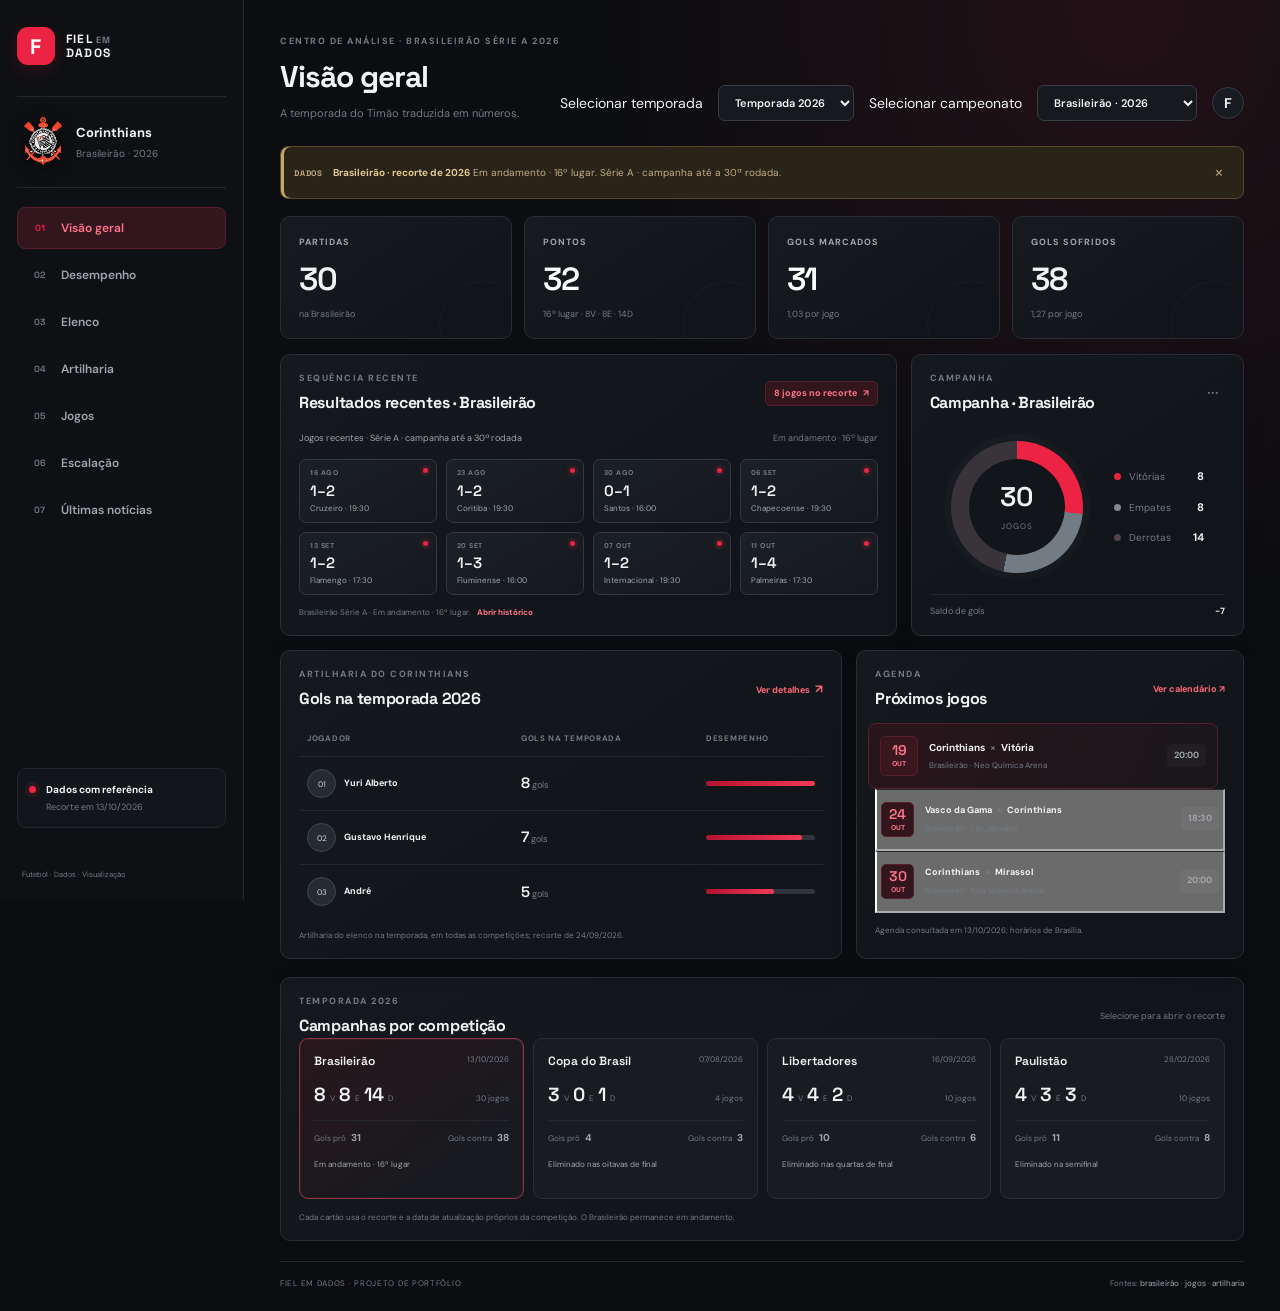
==== index.html @ f1fbcf1c "Organiza e prepara dashboard do Corinthians para publicação" ====
<!doctype html>
<html lang="pt-BR">
  <head>
    <meta charset="utf-8" />
    <meta name="viewport" content="width=device-width, initial-scale=1" />
    <meta
      name="description"
      content="Painel de desempenho do Corinthians — projeto de análise de dados esportivos."
    />
    <meta name="theme-color" content="#0d0f12" />
    <meta property="og:type" content="website" />
    <meta property="og:title" content="Fiel em Dados | Corinthians" />
    <meta
      property="og:description"
      content="Dashboard de futebol com dados documentados, análises de desempenho, elenco, artilharia e calendário do Corinthians."
    />
    <link rel="icon" type="image/png" href="images/corinthians-logo.png" />
    <title>Fiel em Dados | Corinthians</title>
    <link rel="preconnect" href="https://fonts.googleapis.com" />
    <link rel="preconnect" href="https://fonts.gstatic.com" crossorigin />
    <link
      href="https://fonts.googleapis.com/css2?family=DM+Sans:wght@400;500;600;700&family=Space+Grotesk:wght@500;600;700&display=swap"
      rel="stylesheet"
    />
    <link rel="stylesheet" href="styles.css" />
  </head>
  <body>
    <a class="skip-link" href="#inicio">Pular para o conteúdo</a>
    <div class="layout">
      <!-- Eu agrupo aqui a marca, os atalhos e a referência do recorte atual. -->
      <aside class="sidebar">
        <a class="brand" href="#inicio"
          ><span class="brand-mark">F</span
          ><span>FIEL<span class="muted">EM</span><br />DADOS</span></a
        >
        <div class="club">
          <img src="images/corinthians-logo.png" alt="Logo do Corinthians" />
          <div>
            <strong>Corinthians</strong
            ><small id="club-competition">Brasileirão Série A · 2026</small>
          </div>
        </div>
        <nav aria-label="Navegação principal">
          <a class="active" href="index.html" data-nav="overview" aria-current="page"
            ><span>01</span> Visão geral</a
          ><a href="pagina.html?secao=desempenho" data-nav="desempenho"
            ><span>02</span> Desempenho</a
          ><a href="pagina.html?secao=elenco" data-nav="elenco"><span>03</span> Elenco</a
          ><a href="pagina.html?secao=artilharia" data-nav="artilharia"
            ><span>04</span> Artilharia</a
          ><a href="pagina.html?secao=jogos" data-nav="jogos"><span>05</span> Jogos</a
          ><a href="pagina.html?secao=escalacao" data-nav="escalacao"><span>06</span> Escalação</a
          ><a href="pagina.html?secao=noticias" data-nav="noticias"
            ><span>07</span> Últimas notícias</a
          >
        </nav>
        <div class="sidebar-note">
          <span class="live-dot"></span>
          <div>
            <strong>Dados com referência</strong
            ><small id="snapshot-date">Recorte em 13/10/2026</small>
          </div>
        </div>
        <div class="sidebar-foot"><br /><small>Futebol · Dados · Visualização</small></div>
      </aside>
      <main id="inicio">
        <!-- Estes controles mantêm o ano e a competição visíveis no topo. -->
        <header class="topbar">
          <div>
            <div class="eyebrow" id="competition-eyebrow">CENTRO DE ANÁLISE · BRASILEIRÃO 2026</div>
            <h1>Visão geral</h1>
            <p class="header-subtitle">A temporada do Timão traduzida em números.</p>
          </div>
          <div class="top-actions">
            <label class="sr-only" for="season-selector">Selecionar temporada</label
            ><select class="period" id="season-selector" aria-label="Selecionar temporada">
              <option value="2026">Temporada 2026</option>
              <option value="2025">Temporada 2025</option></select
            ><label class="sr-only" for="competition-selector">Selecionar campeonato</label
            ><select
              class="period competition-select"
              id="competition-selector"
              aria-label="Selecionar campeonato"
            >
              <option value="brasileirao">Brasileirão</option>
              <option value="copa-do-brasil">Copa do Brasil</option>
              <option value="libertadores">Libertadores</option>
              <option value="paulistao">Paulistão</option></select
            ><span class="avatar" title="Fiel em Dados">F</span>
          </div>
        </header>
        <div class="notice">
          <span class="notice-label">DADOS</span>
          <div>
            <strong>Dados reais · atualização em 13/10/2026</strong
            ><span>
              Classificação e jogos do Brasileirão; estatísticas individuais com referência de
              24/09.</span
            >
          </div>
          <button aria-label="Fechar aviso" onclick="this.parentElement.remove()">×</button>
        </div>
        <!-- Indicadores principais da competição selecionada. -->
        <section class="metrics" id="overview-metrics" aria-label="Indicadores da temporada">
          <button class="metric" type="button" data-detail="campaign">
            <div class="metric-head">JOGOS</div>
            <div class="metric-value">30</div>
            <div class="metric-foot"><span class="pill neutral">32 PONTOS</span> 16º lugar</div>
          </button>
          <button class="metric" type="button" data-detail="campaign">
            <div class="metric-head">APROVEITAMENTO</div>
            <div class="metric-value">35,6<span class="unit">%</span></div>
            <div class="metric-foot">
              <span class="pill neutral">8V · 8E · 14D</span> aproveitamento
            </div>
          </button>
          <button class="metric" type="button" data-detail="goalsFor">
            <div class="metric-head">GOLS MARCADOS</div>
            <div class="metric-value">31</div>
            <div class="metric-foot"><span class="pill neutral">1,03</span> média por jogo</div>
          </button>
          <button class="metric" type="button" data-detail="goalsAgainst">
            <div class="metric-head">GOLS SOFRIDOS</div>
            <div class="metric-value">38</div>
            <div class="metric-foot"><span class="pill neutral">1,27</span> média por jogo</div>
          </button>
        </section>
        <!-- Eu separo resultados recentes da leitura agregada da campanha. -->
        <section class="grid-main" id="desempenho">
          <article class="panel chart-panel">
            <div class="panel-head">
              <div>
                <div class="eyebrow">SEQUÊNCIA RECENTE</div>
                <h2>Últimos resultados no Brasileirão</h2>
              </div>
              <button class="source-tag" type="button" data-detail="recent">
                8 derrotas seguidas <span>↗</span>
              </button>
            </div>
            <div class="chart-summary">
              <span>Jogos mais recentes · placares finais</span
              ><span>Sequência encerrada em <b>11 out.</b></span>
            </div>
            <div class="recent-results" id="recent-results"></div>
            <div class="data-caption">
              Brasileirão Série A · jogo mais recente: Palmeiras 4 × 1 Corinthians.
              <button class="caption-action" type="button" data-detail="recent">
                Abrir histórico
              </button>
            </div>
          </article>
          <article class="panel result-panel">
            <div class="panel-head">
              <div>
                <div class="eyebrow">CAMPANHA</div>
                <h2>Resultados</h2>
              </div>
              <button
                class="more"
                type="button"
                data-detail="campaign"
                aria-label="Ver detalhes da campanha"
              >
                ···
              </button>
            </div>
            <div class="donut-wrap">
              <div class="donut">
                <div><strong>30</strong><small>JOGOS</small></div>
              </div>
              <div class="result-legend">
                <div><i class="dot win"></i><span>Vitórias</span><b>8</b></div>
                <div><i class="dot draw"></i><span>Empates</span><b>8</b></div>
                <div><i class="dot loss"></i><span>Derrotas</span><b>14</b></div>
              </div>
            </div>
            <div class="result-foot"><span>Saldo de gols</span><b>−7</b></div>
          </article>
        </section>
        <!-- Artilharia e agenda ficam lado a lado em telas maiores. -->
        <section class="grid-bottom">
          <article class="panel players-panel" id="elenco">
            <div class="panel-head">
              <div>
                <div class="eyebrow">ARTILHARIA DO CORINTHIANS</div>
                <h2>Gols na temporada 2026</h2>
              </div>
              <button class="text-link" type="button" data-detail="scorers">
                Ver detalhes <span>↗</span>
              </button>
            </div>
            <div class="table-wrap">
              <table>
                <thead>
                  <tr>
                    <th>JOGADOR</th>
                    <th>GOLS NA TEMPORADA</th>
                    <th>DESEMPENHO</th>
                  </tr>
                </thead>
                <tbody id="scorers"></tbody>
              </table>
            </div>
            <div class="data-caption">
              Gols totais em todas as competições · recorte publicado em 24/09/2026.
            </div>
          </article>
          <article class="panel fixtures-panel" id="jogos">
            <div class="panel-head">
              <div>
                <div class="eyebrow">AGENDA</div>
                <h2>Próximos jogos</h2>
              </div>
              <button class="text-link" type="button" data-detail="fixtures">
                Ver calendário <span>↗</span>
              </button>
            </div>
            <div id="fixtures"></div>
            <div class="data-caption">Agenda consultada em 13/10/2026; horários de Brasília.</div>
          </article>
        </section>

        <!-- Comparação histórica entre competições da temporada ativa. -->
        <section class="panel competition-comparison" aria-labelledby="comparison-title">
          <div class="panel-head">
            <div>
              <div class="eyebrow" id="comparison-season">TEMPORADA 2026</div>
              <h2 id="comparison-title">Campanhas por competição</h2>
            </div>
            <span class="comparison-hint">Selecione para abrir o recorte</span>
          </div>
          <div
            class="comparison-grid"
            id="competition-comparison"
            role="group"
            aria-label="Comparar campanhas do Corinthians"
          ></div>
          <p class="comparison-footnote" id="comparison-footnote">
            Cada cartão usa o recorte e a data de atualização próprios da competição.
          </p>
        </section>

        <!-- Detalhes contextuais abrem sem tirar a pessoa do dashboard. -->
        <dialog class="detail-dialog" id="detail-dialog" aria-labelledby="detail-title">
          <div class="dialog-shell">
            <header class="dialog-head">
              <div>
                <div class="eyebrow" id="detail-kicker">FIEL EM DADOS · DETALHES</div>
                <h2 id="detail-title">Detalhes</h2>
              </div>
              <button
                class="dialog-close"
                type="button"
                data-close-dialog
                aria-label="Fechar janela"
              >
                ×
              </button>
            </header>
            <div class="dialog-content" id="detail-content"></div>
            <footer class="dialog-foot">
              <span id="detail-source"></span><span>ESC <kbd>Esc</kbd> para fechar</span>
            </footer>
          </div>
        </dialog>
        <footer>
          <span>FIEL EM DADOS <i>·</i> PROJETO DE PORTFÓLIO</span
          ><span
            >Fontes:
            <a
              href="https://classificacaogeral.com.br/analises-e-estatisticas/brasileirao/2026"
              target="_blank"
              rel="noreferrer"
              >classificação</a
            >
            ·
            <a href="https://agendaec.com.br/time/corinthians/" target="_blank" rel="noreferrer"
              >agenda</a
            >
            ·
            <a
              href="https://ge.globo.com/futebol/times/corinthians/noticia/2026/09/24/zagueiro-vice-artilheiro-e-memphis-em-baixa-marcas-expoem-problema-ofensivo-do-corinthians.ghtml"
              target="_blank"
              rel="noreferrer"
              >artilharia</a
            ></span
          >
        </footer>
      </main>
    </div>
    <script src="data.js"></script>
    <script src="competitions.js"></script>
    <script src="renderers.js"></script>
    <script src="details.js"></script>
    <script src="script.js"></script>
  </body>
</html>
---- styles.css ----
.skip-link {
  position: fixed;
  z-index: 20;
  top: 10px;
  left: 10px;
  transform: translateY(-160%);
  padding: 10px 14px;
  border: 1px solid var(--red);
  border-radius: 7px;
  background: var(--surface);
  color: var(--text);
  font-size: 12px;
  text-decoration: none;
}
.skip-link:focus {
  transform: translateY(0);
}

:root {
  color-scheme: dark;
  --bg: #0b0d10;
  --surface: #121519;
  --surface-raised: #181c21;
  --surface-hover: #20252b;
  --border: #292e35;
  --border-soft: #22272d;
  --text: #f2f3f4;
  --text-secondary: #a0a6ae;
  --text-muted: #737b85;
  --red: #ed2344;
  --red-soft: #32151d;
  --green: #54c68a;
  --green-soft: #152a21;
  --gold: #c5a76b;
  --gold-soft: #292318;
  --font-body: "DM Sans", sans-serif;
  --font-display: "Space Grotesk", sans-serif;
  font-family: var(--font-body);
  font-synthesis: none;
  text-rendering: optimizeLegibility;
  -webkit-font-smoothing: antialiased;
}

* {
  box-sizing: border-box;
}
html {
  scroll-behavior: smooth;
}
body {
  margin: 0;
  min-width: 320px;
  background: var(--bg);
  color: var(--text);
  font: 14px/1.5 var(--font-body);
}
button,
a {
  font: inherit;
}
a {
  color: inherit;
}
.layout {
  min-height: 100vh;
}

/* Navegação lateral */
.sidebar {
  position: fixed;
  z-index: 2;
  inset: 0 auto 0 0;
  display: flex;
  flex-direction: column;
  width: 244px;
  padding: 27px 17px 20px;
  background: #0e1013;
  border-right: 1px solid var(--border-soft);
}
.brand {
  display: flex;
  align-items: center;
  gap: 11px;
  color: var(--text);
  text-decoration: none;
  font: 700 12px/1.18 var(--font-display);
  letter-spacing: 1.2px;
}
.brand-mark {
  display: grid;
  width: 38px;
  height: 38px;
  place-items: center;
  border-radius: 11px;
  background: var(--red);
  color: #fff;
  font: 700 21px var(--font-display);
  box-shadow: 0 5px 18px #ed234426;
}
.brand .muted {
  margin: 0 2px;
  color: var(--text-muted);
  font-size: 9px;
}
.club {
  display: flex;
  align-items: center;
  gap: 11px;
  margin: 31px 0 19px;
  padding: 18px 4px;
  border-top: 1px solid var(--border-soft);
  border-bottom: 1px solid var(--border-soft);
}
.club img {
  width: 44px;
  height: 54px;
  flex: 0 0 auto;
  object-fit: contain;
  filter: drop-shadow(0 4px 8px #0008);
}
.club strong,
.club small,
.sidebar-note strong,
.sidebar-note small {
  display: block;
}
.club strong {
  font-size: 13px;
}
.club small {
  margin-top: 4px;
  color: var(--text-muted);
  font-size: 10px;
}
.sidebar nav {
  display: grid;
  gap: 5px;
}
.sidebar nav a {
  display: flex;
  align-items: center;
  gap: 12px;
  padding: 11px 13px;
  border: 1px solid transparent;
  border-radius: 8px;
  color: var(--text-secondary);
  text-decoration: none;
  font-size: 12px;
  font-weight: 600;
  transition:
    background 0.18s,
    color 0.18s,
    border-color 0.18s;
}
.sidebar nav a:hover {
  background: var(--surface);
  color: var(--text);
}
.sidebar nav a span {
  width: 18px;
  color: var(--text-muted);
  font: 600 9px var(--font-display);
  letter-spacing: 0.3px;
  text-align: center;
}
.sidebar nav a.active {
  border-color: #55202a;
  background: var(--red-soft);
  color: #ff7589;
}
.sidebar nav a.active span {
  color: var(--red);
}
.sidebar-note {
  display: flex;
  align-items: flex-start;
  gap: 10px;
  margin-top: auto;
  padding: 13px 11px;
  border: 1px solid var(--border-soft);
  border-radius: 9px;
  background: var(--surface);
}
.sidebar-note strong {
  font-size: 10px;
}
.sidebar-note small {
  margin-top: 4px;
  color: var(--text-muted);
  font-size: 9px;
}
.live-dot {
  width: 7px;
  height: 7px;
  margin-top: 4px;
  border-radius: 50%;
  background: var(--red);
  box-shadow: 0 0 0 4px #ed23441c;
}
.sidebar-foot {
  margin: 22px 5px 0;
  color: var(--text-secondary);
  font-size: 9px;
  font-weight: 700;
  letter-spacing: 1px;
}
.sidebar-foot small {
  display: block;
  margin-top: 5px;
  color: var(--text-muted);
  font-weight: 400;
  letter-spacing: 0;
}

/* Cabeçalho e conteúdo */
main {
  max-width: 1550px;
  margin-left: 244px;
  padding: 31px 36px 22px;
}
.topbar {
  display: flex;
  align-items: center;
  justify-content: space-between;
  margin-bottom: 22px;
}
.eyebrow {
  color: var(--text-muted);
  font-size: 9px;
  font-weight: 700;
  letter-spacing: 1.5px;
}
h1,
h2 {
  margin: 5px 0 0;
  font-family: var(--font-display);
}
h1 {
  font-size: 27px;
  letter-spacing: -1px;
}
h2 {
  font-size: 15px;
  letter-spacing: -0.3px;
}
.top-actions {
  display: flex;
  align-items: center;
  gap: 15px;
}
.top-actions > .period:not(.competition-select) {
  min-width: 135px;
  cursor: pointer;
}
.period {
  padding: 9px 12px;
  border: 1px solid var(--border);
  border-radius: 7px;
  background: var(--surface);
  color: var(--text-secondary);
  font-size: 11px;
  font-weight: 600;
}
.period span {
  margin-left: 12px;
  color: var(--text-muted);
}
.competition-select {
  min-width: 150px;
  cursor: pointer;
  font-family: var(--font-body);
}
.competition-select:focus-visible {
  outline: 2px solid #ff7589;
  outline-offset: 2px;
}
.competition-select option {
  background: #181c21;
  color: var(--text);
}
.avatar {
  width: 32px;
  height: 32px;
  border: 1px solid #343a42;
  border-radius: 50%;
  background: var(--surface-raised);
  color: var(--text);
  font-weight: 700;
}
.notice {
  display: flex;
  align-items: center;
  gap: 10px;
  margin-bottom: 17px;
  padding: 11px 13px;
  border: 1px solid #59472b;
  border-radius: 8px;
  background: var(--gold-soft);
  color: #c3ae84;
  font-size: 10px;
}
.notice .notice-label {
  flex: 0 0 auto;
  font: 700 8px var(--font-display);
  letter-spacing: 0.8px;
}
.notice strong {
  color: #e2c993;
}
.notice button {
  margin-left: auto;
  border: 0;
  background: none;
  color: #b09a70;
  font-size: 18px;
  cursor: pointer;
}

/* Cartões de indicadores */
.metrics {
  display: grid;
  grid-template-columns: repeat(4, minmax(0, 1fr));
  gap: 13px;
  margin-bottom: 15px;
}
.metric,
.panel {
  border: 1px solid var(--border);
  border-radius: 10px;
  background: var(--surface);
}
.metric {
  min-height: 115px;
  padding: 16px 17px 14px;
  transition:
    border-color 0.18s,
    transform 0.18s;
}
.metric:hover {
  transform: translateY(-2px);
  border-color: #424953;
}
.metric-head {
  display: flex;
  justify-content: space-between;
  color: var(--text-secondary);
  font-size: 9px;
  font-weight: 700;
  letter-spacing: 1px;
}
.metric-value {
  margin: 9px 0;
  font: 600 30px var(--font-display);
  letter-spacing: -1px;
}
.unit {
  margin-left: 2px;
  font-size: 18px;
}
.metric-foot {
  color: var(--text-muted);
  font-size: 9px;
}
.pill {
  margin-right: 4px;
  padding: 3px 5px;
  border-radius: 4px;
  font-size: 8px;
  font-weight: 700;
}
.pill.positive {
  background: var(--green-soft);
  color: var(--green);
}
.pill.neutral {
  background: var(--surface-hover);
  color: var(--text-secondary);
}

/* Gráficos e painéis */
.grid-main {
  display: grid;
  grid-template-columns: minmax(0, 1.85fr) minmax(260px, 1fr);
  gap: 14px;
  margin-bottom: 14px;
}
.panel {
  padding: 17px 18px;
}
.chart-panel,
.result-panel {
  min-height: 274px;
}
.panel-head {
  display: flex;
  align-items: flex-start;
  justify-content: space-between;
}
.legend {
  display: flex;
  gap: 13px;
  margin-top: 9px;
  color: var(--text-muted);
  font-size: 9px;
}
.legend span {
  display: flex;
  align-items: center;
  gap: 5px;
}
.dot {
  display: inline-block;
  width: 7px;
  height: 7px;
  border-radius: 50%;
}
.win {
  background: var(--red);
}
.draw {
  background: #818890;
}
.loss {
  background: #51434a;
}
.chart-summary {
  display: flex;
  align-items: center;
  justify-content: space-between;
  margin-top: 14px;
}
.chart-summary strong {
  font: 600 20px var(--font-display);
}
.chart-summary small {
  color: var(--text-muted);
  font: 10px var(--font-body);
}
.chart-summary > span {
  color: var(--text-muted);
  font-size: 9px;
}
.up {
  margin-left: 6px;
  color: var(--green);
}
.chart {
  display: flex;
  height: 148px;
  margin-top: 8px;
}
.y-labels {
  display: flex;
  flex-direction: column;
  justify-content: space-between;
  padding: 0 9px 20px 0;
  color: var(--text-muted);
  font-size: 8px;
}
.plot {
  position: relative;
  flex: 1;
}
.gridlines {
  position: absolute;
  inset: 0 0 20px;
  display: flex;
  flex-direction: column;
  justify-content: space-between;
}
.gridlines i {
  border-top: 1px dashed #292e35;
}
.plot svg {
  position: absolute;
  inset: 2px 0 20px;
  width: 100%;
  height: calc(100% - 22px);
  overflow: visible;
}
.plot svg path[fill="url(#fade)"] {
  fill: url(#fade);
}
.plot svg path[stroke="#db1534"] {
  stroke: var(--red);
}
.x-labels {
  position: absolute;
  right: 0;
  bottom: 0;
  left: 0;
  display: flex;
  justify-content: space-between;
  color: var(--text-muted);
  font-size: 8px;
}
.more {
  border: 0;
  background: none;
  color: var(--text-muted);
  font-size: 18px;
}
.donut-wrap {
  display: flex;
  align-items: center;
  justify-content: center;
  gap: 27px;
  padding: 19px 0 13px;
}
.donut {
  position: relative;
  display: grid;
  width: 120px;
  height: 120px;
  place-items: center;
  border-radius: 50%;
  background: conic-gradient(var(--red) 0 58.3%, #737b85 58.3% 79.1%, #39343a 79.1% 100%);
}
.donut::before {
  position: absolute;
  width: 85px;
  height: 85px;
  border-radius: 50%;
  background: var(--surface);
  content: "";
}
.donut div {
  z-index: 1;
  text-align: center;
}
.donut strong {
  display: block;
  font: 600 24px var(--font-display);
}
.donut small {
  color: var(--text-muted);
  font-size: 8px;
  letter-spacing: 1px;
}
.result-legend {
  display: grid;
  min-width: 90px;
  gap: 12px;
}
.result-legend div {
  display: grid;
  grid-template-columns: 9px 1fr auto;
  align-items: center;
  gap: 6px;
  color: var(--text-muted);
  font-size: 9px;
}
.result-legend b {
  color: var(--text);
  font-size: 10px;
}
.result-foot {
  display: flex;
  justify-content: space-between;
  padding-top: 10px;
  border-top: 1px solid var(--border-soft);
  color: var(--text-muted);
  font-size: 9px;
}
.result-foot b {
  color: var(--text);
}

/* Elenco e calendário */
.grid-bottom {
  display: grid;
  grid-template-columns: minmax(0, 1.45fr) minmax(300px, 1fr);
  gap: 14px;
}
.players-panel,
.fixtures-panel {
  min-height: 220px;
}
.text-link {
  color: #ff667c;
  text-decoration: none;
  font-size: 9px;
  font-weight: 700;
}
.text-link span {
  margin-left: 3px;
  font-size: 12px;
}
.table-wrap {
  overflow-x: auto;
  margin-top: 19px;
}
table {
  width: 100%;
  border-collapse: collapse;
  white-space: nowrap;
}
th {
  padding: 0 8px 10px;
  color: var(--text-muted);
  text-align: left;
  font-size: 8px;
  letter-spacing: 0.7px;
}
td {
  padding: 10px 8px;
  border-top: 1px solid var(--border-soft);
  color: var(--text-secondary);
  font-size: 9px;
}
td:first-child {
  display: flex;
  align-items: center;
  gap: 7px;
  color: var(--text);
}
.player-avatar {
  display: grid;
  width: 25px;
  height: 25px;
  place-items: center;
  border: 1px solid #3a4048;
  border-radius: 50%;
  background: var(--surface-hover);
  color: var(--text-secondary);
  font-size: 8px;
}
.rating {
  padding: 4px 6px;
  border-radius: 4px;
  background: var(--green-soft);
  color: var(--green);
  font-weight: 700;
}
.data-caption {
  margin-top: 11px;
  color: var(--text-muted);
  font-size: 8px;
}
.fixture {
  display: flex;
  align-items: center;
  gap: 11px;
  padding: 11px 0;
  border-top: 1px solid var(--border-soft);
}
.fixture:first-of-type {
  margin-top: 13px;
}
.date {
  display: flex;
  width: 33px;
  height: 35px;
  flex-direction: column;
  align-items: center;
  justify-content: center;
  border: 1px solid #55202a;
  border-radius: 5px;
  background: var(--red-soft);
  color: #ff7589;
}
.date b {
  font: 600 14px var(--font-display);
}
.date span {
  font-size: 7px;
  font-weight: 700;
}
.fixture-info {
  flex: 1;
}
.fixture-info b,
.fixture-info small {
  display: block;
}
.fixture-info b {
  font-size: 9px;
}
.fixture-info b span {
  margin: 0 3px;
  color: var(--text-muted);
}
.fixture-info small {
  margin-top: 4px;
  color: var(--text-muted);
  font-size: 8px;
}
.fixture-time {
  color: var(--text-secondary);
  font-size: 9px;
  font-weight: 700;
}
footer {
  display: flex;
  justify-content: space-between;
  margin-top: 20px;
  color: var(--text-muted);
  font-size: 8px;
  letter-spacing: 0.7px;
}
footer i {
  color: var(--red);
  font-style: normal;
}
footer span + span {
  letter-spacing: 0;
}

/* Eu reduzo a largura dos painéis antes de empilhar o conteúdo. */
@media (max-width: 1100px) {
  .sidebar {
    width: 205px;
  }
  main {
    margin-left: 205px;
    padding: 25px 22px;
  }
  .grid-bottom {
    grid-template-columns: 1fr;
  }
  .grid-main {
    grid-template-columns: 1.5fr 1fr;
  }
  .donut-wrap {
    gap: 15px;
  }
}
/* No celular, a navegação vira uma faixa e os cartões ocupam uma coluna. */
@media (max-width: 760px) {
  .sidebar {
    position: static;
    display: flex;
    width: auto;
    height: auto;
    flex-direction: row;
    align-items: center;
    justify-content: space-between;
    padding: 13px 16px;
    border-right: 0;
    border-bottom: 1px solid var(--border-soft);
  }
  .brand-mark {
    width: 32px;
    height: 32px;
  }
  .club,
  .sidebar-note,
  .sidebar-foot {
    display: none;
  }
  .sidebar nav {
    display: flex;
    gap: 2px;
  }
  .sidebar nav a {
    padding: 8px;
    font-size: 0;
  }
  .sidebar nav a span {
    color: inherit;
    font-size: 9px;
  }
  main {
    margin: 0;
    padding: 22px 15px;
  }
  .topbar {
    align-items: flex-start;
    flex-wrap: wrap;
    gap: 12px;
    margin-bottom: 17px;
  }
  .top-actions {
    flex-wrap: wrap;
    gap: 8px;
    margin-left: auto;
  }
  .metrics {
    grid-template-columns: repeat(2, minmax(0, 1fr));
    gap: 9px;
  }
  .metric {
    min-height: 105px;
    padding: 13px;
  }
  .grid-main,
  .grid-bottom {
    grid-template-columns: 1fr;
  }
  .chart-panel {
    min-height: 260px;
  }
  .result-panel {
    min-height: 225px;
  }
  .panel {
    padding: 15px;
  }
  .period {
    padding: 8px;
    font-size: 9px;
  }
  .avatar {
    width: 29px;
    height: 29px;
  }
  h1 {
    font-size: 23px;
  }
  .notice {
    align-items: flex-start;
  }
  .notice span + div {
    line-height: 1.5;
  }
  .players-panel {
    min-width: 0;
  }
  .legend {
    gap: 8px;
  }
  .legend span {
    font-size: 8px;
  }
  .donut-wrap {
    gap: 35px;
  }
}
/* Ajustes finais para aparelhos estreitos. */
@media (max-width: 390px) {
  .sidebar {
    padding-inline: 11px;
  }
  .brand {
    gap: 7px;
    font-size: 10px;
  }
  .sidebar nav {
    gap: 0;
  }
  .sidebar nav a {
    padding: 7px;
  }
  .top-actions {
    gap: 8px;
  }
  .competition-select {
    min-width: 120px;
    max-width: 145px;
  }
  .top-actions > .period:not(.competition-select) {
    min-width: 112px;
    max-width: 120px;
    padding-inline: 7px;
  }
  .top-actions .avatar {
    display: none;
  }
  .legend {
    gap: 6px;
  }
}

/* Dados reais do recorte atual */
.source-tag {
  padding: 5px 8px;
  border: 1px solid #55202a;
  border-radius: 5px;
  background: var(--red-soft);
  color: #ff7589;
  font-size: 9px;
  font-weight: 700;
}
.recent-results {
  display: grid;
  grid-template-columns: repeat(4, minmax(0, 1fr));
  gap: 8px;
  margin-top: 14px;
}
.recent-match {
  position: relative;
  display: flex;
  min-height: 55px;
  flex-direction: column;
  justify-content: center;
  gap: 2px;
  padding: 7px 9px;
  overflow: hidden;
  border: 1px solid var(--border-soft);
  border-radius: 7px;
  background: var(--surface-raised);
}
.match-date {
  color: var(--text-muted);
  font-size: 7px;
  font-weight: 700;
  letter-spacing: 0.5px;
}
.recent-match strong {
  color: var(--text);
  font: 600 13px var(--font-display);
}
.match-opponent {
  overflow: hidden;
  color: var(--text-secondary);
  font-size: 8px;
  text-overflow: ellipsis;
  white-space: nowrap;
}
.loss-marker {
  position: absolute;
  top: 8px;
  right: 8px;
  width: 5px;
  height: 5px;
  border-radius: 50%;
  background: var(--red);
}
.win-marker,
.draw-marker {
  position: absolute;
  top: 8px;
  right: 8px;
  width: 5px;
  height: 5px;
  border-radius: 50%;
}
.win-marker {
  background: var(--green);
}
.draw-marker {
  background: #aab0b7;
}
.win-marker {
  box-shadow: 0 0 0 3px #54c68a1e;
}
.draw-marker {
  box-shadow: 0 0 0 3px #aab0b71e;
}
footer a {
  color: var(--text-secondary);
  text-decoration: none;
}
footer a:hover {
  color: #ff7589;
}
@media (max-width: 760px) {
  .recent-results {
    grid-template-columns: repeat(4, minmax(0, 1fr));
    gap: 6px;
  }
  .recent-match {
    padding: 6px;
  }
}
@media (max-width: 390px) {
  .recent-results {
    grid-template-columns: repeat(2, minmax(0, 1fr));
  }
  .chart-summary {
    align-items: flex-start;
    gap: 8px;
    flex-direction: column;
  }
}

/* Acabamento visual: mais profundidade, hierarquia e foco nos dados */
body {
  background: radial-gradient(ellipse at 88% 0%, #231117 0, transparent 34rem), var(--bg);
}
main {
  padding-top: 35px;
}
.topbar {
  align-items: flex-end;
  margin-bottom: 25px;
}
.header-subtitle {
  margin: 6px 0 0;
  color: var(--text-muted);
  font-size: 11px;
}
h1 {
  font-size: 30px;
}
.period {
  border-color: #383d45;
  background: #16191e;
  color: var(--text);
}
.notice {
  box-shadow: inset 3px 0 0 var(--gold);
}
.metrics {
  gap: 12px;
}
.metric {
  position: relative;
  overflow: hidden;
  min-height: 123px;
  padding: 17px 18px 15px;
  background: linear-gradient(145deg, #171a1f, #111418 80%);
}
.metric::after {
  position: absolute;
  right: -16px;
  bottom: -31px;
  width: 86px;
  height: 86px;
  border: 1px solid #ffffff08;
  border-radius: 50%;
  content: "";
}
.metric:nth-child(2) .metric-value,
.metric:nth-child(3) .metric-value {
  color: #fff;
}
.metric-value {
  font-size: 32px;
}
.panel {
  background: linear-gradient(145deg, #15191e, #111418 75%);
  box-shadow: 0 8px 24px #00000016;
}
.panel-head {
  align-items: center;
}
.panel-head h2 {
  font-size: 16px;
}
.chart-panel,
.result-panel {
  min-height: 278px;
}
.chart-summary {
  margin-top: 17px;
}
.chart-summary > span:first-child {
  color: var(--text-secondary);
}
.chart-summary b {
  color: var(--text);
}
.recent-results {
  gap: 9px;
}
.recent-match {
  min-height: 61px;
  padding: 8px 10px;
  border-color: #323840;
  background: linear-gradient(150deg, #1b2026, #15191e);
  transition:
    transform 0.16s ease,
    border-color 0.16s ease,
    background 0.16s ease;
}
.recent-match:hover {
  transform: translateY(-2px);
  border-color: #803040;
  background: #21171c;
}
.recent-match strong {
  font-size: 15px;
}
.loss-marker {
  box-shadow: 0 0 0 3px #ed23441e;
}
.result-panel {
  display: flex;
  flex-direction: column;
}
.donut-wrap {
  flex: 1;
  gap: 31px;
}
.donut {
  width: 132px;
  height: 132px;
  box-shadow: 0 0 0 7px #ffffff04;
}
.donut::before {
  width: 96px;
  height: 96px;
}
.donut strong {
  font-size: 27px;
}
.result-legend {
  gap: 14px;
}
.result-legend div {
  font-size: 10px;
}
.result-legend b {
  font-size: 11px;
}
.players-panel,
.fixtures-panel {
  min-height: 232px;
}
.table-wrap {
  margin-top: 21px;
}
th {
  padding-bottom: 12px;
}
td {
  padding-block: 12px;
}
.player-avatar {
  width: 29px;
  height: 29px;
  border-color: #414750;
  background: #252b32;
  color: #d1d5da;
}
.scorer-total {
  color: var(--text);
  font: 600 15px var(--font-display);
}
.scorer-total small {
  color: var(--text-muted);
  font: 9px var(--font-body);
}
.scorer-track {
  display: block;
  width: min(110px, 100%);
  height: 5px;
  overflow: hidden;
  border-radius: 99px;
  background: #30353c;
}
.scorer-track i {
  display: block;
  height: 100%;
  border-radius: inherit;
  background: linear-gradient(90deg, #b41230, #f33958);
}
.fixture {
  padding: 12px 4px;
  transition: background 0.16s ease;
}
.fixture:hover {
  background: #ffffff04;
}
.fixture.featured {
  margin: 12px -7px 0;
  padding: 12px 11px;
  border: 1px solid #55202a;
  border-radius: 8px;
  background: linear-gradient(110deg, #29151b, #19171b);
}
.fixture.featured .date {
  width: 38px;
  height: 40px;
  background: #3a171f;
}
.fixture.featured .fixture-info b {
  font-size: 10px;
}
.fixture-time {
  padding: 5px 7px;
  border-radius: 5px;
  background: #ffffff08;
}
footer {
  gap: 16px;
  padding-top: 15px;
  border-top: 1px solid var(--border-soft);
}
@media (max-width: 760px) {
  main {
    padding-top: 21px;
  }
  .topbar {
    align-items: flex-start;
    margin-bottom: 18px;
  }
  h1 {
    font-size: 25px;
  }
  .header-subtitle {
    max-width: 230px;
    font-size: 10px;
  }
  .metric {
    min-height: 111px;
    padding: 13px;
  }
  .metric-value {
    font-size: 29px;
  }
  .panel-head h2 {
    font-size: 15px;
  }
  .chart-panel,
  .result-panel {
    min-height: 0;
  }
  .chart-panel {
    padding-bottom: 17px;
  }
  .donut-wrap {
    padding: 20px 0 17px;
  }
  .fixture.featured {
    margin-top: 10px;
  }
  footer {
    align-items: flex-start;
    flex-direction: column;
    gap: 7px;
  }
}

/* Navegação e interações */
.metric,
.recent-match,
.fixture,
.text-link,
.period,
.source-tag,
.more,
.scorer-name,
.dialog-close,
.caption-action {
  font-family: inherit;
  cursor: pointer;
}
.metric {
  width: 100%;
  color: var(--text);
  text-align: left;
}
.metric:focus-visible,
.recent-match:focus-visible,
.fixture:focus-visible,
.text-link:focus-visible,
.period:focus-visible,
.source-tag:focus-visible,
.more:focus-visible,
.scorer-name:focus-visible,
.dialog-close:focus-visible,
.caption-action:focus-visible,
.sidebar nav a:focus-visible {
  outline: 2px solid #ff7589;
  outline-offset: 3px;
}
.period {
  cursor: pointer;
}
.source-tag {
  display: inline-flex;
  align-items: center;
  gap: 6px;
}
.more,
.text-link,
.caption-action {
  border: 0;
  background: transparent;
}
.text-link {
  padding: 3px 0;
}
.caption-action {
  padding: 0 0 0 4px;
  color: #ff7589;
  font-size: inherit;
  font-weight: 700;
}
.recent-match {
  width: 100%;
  color: var(--text);
  font-family: inherit;
  text-align: left;
}
.fixture {
  width: 100%;
  color: var(--text);
  font-family: inherit;
  text-align: left;
}
.scorer-name {
  display: inline-flex;
  align-items: center;
  gap: 8px;
  padding: 0;
  border: 0;
  background: transparent;
  color: var(--text);
  text-align: left;
}
.scorer-name b {
  font-size: 9px;
}

/* Janela de detalhes */
.detail-dialog {
  width: min(680px, calc(100vw - 28px));
  max-width: 680px;
  max-height: min(82vh, 780px);
  padding: 0;
  overflow: hidden;
  border: 1px solid #3a414a;
  border-radius: 14px;
  background: #111418;
  color: var(--text);
  box-shadow: 0 28px 100px #000b;
}
.detail-dialog::backdrop {
  background: #050607c9;
  backdrop-filter: blur(5px);
}
.dialog-shell {
  display: flex;
  max-height: min(82vh, 780px);
  flex-direction: column;
}
.dialog-head {
  display: flex;
  flex: 0 0 auto;
  align-items: center;
  justify-content: space-between;
  padding: 21px 24px 17px;
  border-bottom: 1px solid var(--border);
  background: radial-gradient(ellipse at 8% 0%, #30131a, transparent 68%);
}
.dialog-head h2 {
  margin-top: 4px;
  font-size: 21px;
}
.dialog-close {
  display: grid;
  width: 34px;
  height: 34px;
  place-items: center;
  border: 1px solid var(--border);
  border-radius: 8px;
  background: var(--surface-raised);
  color: var(--text-secondary);
  font-size: 22px;
  line-height: 1;
}
.dialog-close:hover {
  border-color: #66303a;
  color: #ff7589;
}
.dialog-content {
  flex: 1 1 auto;
  padding: 20px 24px;
  overflow: auto;
}
.dialog-foot {
  display: flex;
  flex: 0 0 auto;
  align-items: center;
  justify-content: space-between;
  gap: 10px;
  padding: 12px 24px;
  border-top: 1px solid var(--border);
  color: var(--text-muted);
  font-size: 9px;
}
.dialog-foot a {
  color: #ff7589;
  text-decoration: none;
}
.dialog-foot a:hover {
  text-decoration: underline;
}
.dialog-foot kbd {
  padding: 2px 5px;
  border: 1px solid #363c44;
  border-radius: 4px;
  background: var(--surface-raised);
  color: var(--text-secondary);
  font: inherit;
}
.detail-stat-grid {
  display: grid;
  grid-template-columns: repeat(4, minmax(0, 1fr));
  gap: 9px;
}
.detail-stat-grid.compact {
  grid-template-columns: repeat(3, minmax(0, 1fr));
  margin-top: 13px;
}
.detail-stat {
  display: flex;
  min-width: 0;
  flex-direction: column;
  gap: 5px;
  padding: 12px;
  border: 1px solid var(--border);
  border-radius: 8px;
  background: var(--surface-raised);
}
.detail-stat > span {
  color: var(--text-muted);
  font-size: 9px;
}
.detail-stat strong {
  overflow-wrap: anywhere;
  color: var(--text);
  font: 600 19px var(--font-display);
}
.detail-stat small {
  color: var(--text-muted);
  font-size: 8px;
}
.detail-section {
  margin-top: 23px;
}
.detail-section h3 {
  margin: 0 0 10px;
  color: var(--text-secondary);
  font-size: 10px;
  letter-spacing: 1px;
  text-transform: uppercase;
}
.detail-callout {
  display: flex;
  align-items: flex-start;
  gap: 10px;
  margin-top: 17px;
  padding: 13px;
  border: 1px solid #344339;
  border-radius: 8px;
  background: #17221c;
}
.detail-callout.danger {
  border-color: #55202a;
  background: #28151b;
}
.callout-icon {
  display: grid;
  width: 21px;
  height: 21px;
  flex: 0 0 auto;
  place-items: center;
  border-radius: 50%;
  background: #23402f;
  color: var(--green);
  font-size: 12px;
  font-weight: 700;
}
.danger .callout-icon {
  background: #49202a;
  color: #ff7589;
}
.detail-callout strong {
  font-size: 11px;
}
.detail-callout p {
  margin: 4px 0 0;
  color: var(--text-secondary);
  font-size: 9px;
  line-height: 1.55;
}
.detail-feature {
  display: flex;
  align-items: baseline;
  gap: 12px;
  padding: 17px;
  border: 1px solid #55202a;
  border-radius: 9px;
  background: linear-gradient(105deg, #2b151b, #19171b);
}
.detail-feature strong {
  color: #fff;
  font: 600 32px var(--font-display);
}
.detail-feature > span {
  color: var(--text-secondary);
  font-size: 10px;
}
.detail-note {
  margin: 13px 0 0;
  color: var(--text-muted);
  font-size: 9px;
  line-height: 1.6;
}
.detail-table-wrap {
  max-width: 100%;
  margin-top: 14px;
  overflow-x: auto;
}
.detail-table {
  width: 100%;
  min-width: 430px;
  border-collapse: collapse;
}
.detail-table th {
  padding: 9px;
  border-bottom: 1px solid var(--border);
  color: var(--text-muted);
  font-size: 8px;
  letter-spacing: 0.7px;
}
.detail-table td {
  padding: 10px 9px;
  border-bottom: 1px solid var(--border-soft);
  color: var(--text-secondary);
  font-size: 9px;
}
.detail-table tr:last-child td {
  border-bottom: 0;
}
.detail-table .score-cell {
  color: var(--text);
  font: 600 13px var(--font-display);
  text-align: center;
}
.detail-scorers {
  display: grid;
  gap: 8px;
}
.detail-scorer {
  display: grid;
  grid-template-columns: 26px minmax(100px, 1fr) 44px 70px;
  align-items: center;
  gap: 10px;
  padding: 10px;
  border: 1px solid var(--border);
  border-radius: 8px;
  background: var(--surface-raised);
}
.rank {
  color: var(--text-muted);
  font: 600 10px var(--font-display);
}
.detail-scorer-main {
  display: grid;
  gap: 7px;
}
.detail-scorer-main strong {
  font-size: 10px;
}
.detail-scorer > b {
  color: var(--text);
  font: 600 17px var(--font-display);
  text-align: right;
}
.detail-scorer > b small {
  color: var(--text-muted);
  font: 8px var(--font-body);
}
.share {
  color: var(--text-muted);
  font-size: 8px;
  text-align: right;
}
.detail-scorer-bar {
  display: block;
  height: 4px;
  overflow: hidden;
  border-radius: 99px;
  background: #30353c;
}
.detail-scorer-bar i {
  display: block;
  height: 100%;
  border-radius: inherit;
  background: linear-gradient(90deg, #b41230, #f33958);
}
.detail-fixtures {
  display: grid;
  gap: 8px;
  margin-top: 14px;
}
.detail-fixture {
  display: flex;
  align-items: center;
  gap: 12px;
  padding: 12px;
  border: 1px solid var(--border);
  border-radius: 8px;
  background: var(--surface-raised);
}
.detail-fixture > div {
  flex: 1;
}
.detail-fixture strong {
  font-size: 10px;
}
.detail-fixture strong i {
  padding-inline: 3px;
  color: var(--text-muted);
  font-style: normal;
}
.detail-fixture small {
  display: block;
  margin-top: 4px;
  color: var(--text-muted);
  font-size: 8px;
}
.intro-note {
  margin: 0;
}
.match-detail-score {
  display: grid;
  grid-template-columns: 1fr auto 1fr;
  align-items: center;
  gap: 10px;
  padding: 20px 12px;
  border: 1px solid var(--border);
  border-radius: 9px;
  background: radial-gradient(ellipse at 50% 0%, #32151d, #171a1f 75%);
  text-align: center;
}
.match-detail-score span {
  font-size: 10px;
  font-weight: 700;
}
.match-detail-score strong {
  color: #fff;
  font: 600 26px var(--font-display);
}
.match-detail-score.upcoming strong {
  color: #ff7589;
  font-size: 19px;
}
.lineup-list {
  display: grid;
  grid-template-columns: repeat(2, minmax(0, 1fr));
  gap: 6px 18px;
  margin: 0;
  padding-left: 25px;
  color: var(--text-secondary);
  font-size: 10px;
}
.lineup-list li {
  padding: 5px 0;
  border-bottom: 1px solid var(--border-soft);
}
.match-events {
  display: grid;
  gap: 7px;
  margin: 0;
  padding: 0;
  list-style: none;
}
.match-event {
  display: flex;
  align-items: center;
  gap: 12px;
  padding: 10px 12px;
  border: 1px solid var(--border);
  border-radius: 7px;
  background: var(--surface-raised);
}
.match-event-time {
  min-width: 70px;
  color: #ff8799;
  font-size: 9px;
  font-weight: 700;
}
.match-event strong,
.match-event small {
  display: block;
}
.match-event strong {
  color: var(--text);
  font-size: 10px;
}
.match-event small {
  margin-top: 3px;
  color: var(--text-muted);
  font-size: 8px;
}
.player-detail-hero {
  display: flex;
  align-items: center;
  gap: 12px;
  padding: 15px;
  border: 1px solid var(--border);
  border-radius: 9px;
  background: var(--surface-raised);
}
.player-detail-hero .player-avatar {
  width: 42px;
  height: 42px;
  font-size: 11px;
}
.player-detail-hero strong,
.player-detail-hero small {
  display: block;
}
.player-detail-hero strong {
  font: 600 20px var(--font-display);
}
.player-detail-hero small {
  margin-top: 4px;
  color: var(--text-muted);
  font-size: 9px;
}
@media (max-width: 600px) {
  .detail-dialog {
    width: calc(100vw - 18px);
    max-height: 88vh;
    border-radius: 11px;
  }
  .dialog-shell {
    max-height: 88vh;
  }
  .dialog-head {
    padding: 16px 16px 13px;
  }
  .dialog-head h2 {
    font-size: 18px;
  }
  .dialog-content {
    padding: 15px 14px;
  }
  .dialog-foot {
    align-items: flex-start;
    flex-direction: column;
    padding: 10px 14px;
  }
  .detail-stat-grid {
    grid-template-columns: repeat(2, minmax(0, 1fr));
  }
  .detail-stat-grid.compact {
    grid-template-columns: repeat(2, minmax(0, 1fr));
  }
  .detail-scorer {
    grid-template-columns: 21px minmax(70px, 1fr) 37px;
    gap: 7px;
    padding: 8px;
  }
  .detail-scorer .share {
    grid-column: 2 / 4;
    text-align: left;
  }
  .match-detail-score {
    gap: 5px;
    padding: 16px 8px;
  }
  .match-detail-score span {
    font-size: 8px;
  }
  .match-detail-score strong {
    font-size: 21px;
  }
  .detail-fixture {
    gap: 8px;
    padding: 10px 8px;
  }
  .detail-fixture strong {
    font-size: 9px;
  }
  .lineup-list {
    grid-template-columns: 1fr;
  }
}
.avatar {
  display: grid;
  flex: 0 0 auto;
  place-items: center;
}
.dialog-foot {
  margin: 0;
  letter-spacing: 0;
}
.competition-comparison {
  margin-top: 18px;
}
.comparison-hint {
  color: var(--text-muted);
  font-size: 9px;
}
.comparison-grid {
  display: grid;
  grid-template-columns: repeat(4, minmax(0, 1fr));
  gap: 9px;
}
.comparison-card {
  display: grid;
  min-width: 0;
  gap: 13px;
  padding: 14px;
  border: 1px solid var(--border);
  border-radius: 9px;
  background: var(--surface-raised);
  color: var(--text);
  text-align: left;
  cursor: pointer;
  transition:
    border-color 0.18s ease,
    background 0.18s ease,
    transform 0.18s ease;
}
.comparison-card:hover {
  transform: translateY(-2px);
  border-color: #73404a;
  background: #1b1d22;
}
.comparison-card:focus-visible {
  outline: 2px solid #ff7589;
  outline-offset: 2px;
}
.comparison-card.is-selected {
  border-color: #8c3545;
  background: linear-gradient(145deg, #28171c, #181a1f 75%);
  box-shadow: inset 0 0 0 1px #8c354533;
}
.comparison-card-top {
  display: flex;
  align-items: flex-start;
  justify-content: space-between;
  gap: 6px;
}
.comparison-card-top strong {
  font: 600 12px var(--font-display);
}
.comparison-card-top small {
  color: var(--text-muted);
  font-size: 8px;
  white-space: nowrap;
}
.comparison-record {
  display: flex;
  align-items: baseline;
  gap: 4px;
}
.comparison-record b {
  font: 600 19px var(--font-display);
}
.comparison-record i {
  color: var(--text-muted);
  font-size: 8px;
  font-style: normal;
}
.comparison-record small {
  margin-left: auto;
  color: var(--text-muted);
  font-size: 8px;
}
.comparison-goals {
  display: flex;
  justify-content: space-between;
  gap: 8px;
  padding-top: 9px;
  border-top: 1px solid var(--border-soft);
  color: var(--text-muted);
  font-size: 8px;
}
.comparison-goals b {
  margin-left: 3px;
  color: var(--text-secondary);
  font-size: 10px;
}
.comparison-status {
  min-height: 26px;
  color: var(--text-secondary);
  font-size: 8px;
  line-height: 1.5;
}
.comparison-footnote {
  margin: 12px 0 0;
  color: var(--text-muted);
  font-size: 8px;
  line-height: 1.5;
}
@media (max-width: 900px) {
  .comparison-grid {
    grid-template-columns: repeat(2, minmax(0, 1fr));
  }
}
@media (max-width: 600px) {
  .comparison-grid {
    grid-template-columns: 1fr;
  }
  .comparison-hint {
    display: none;
  }
}
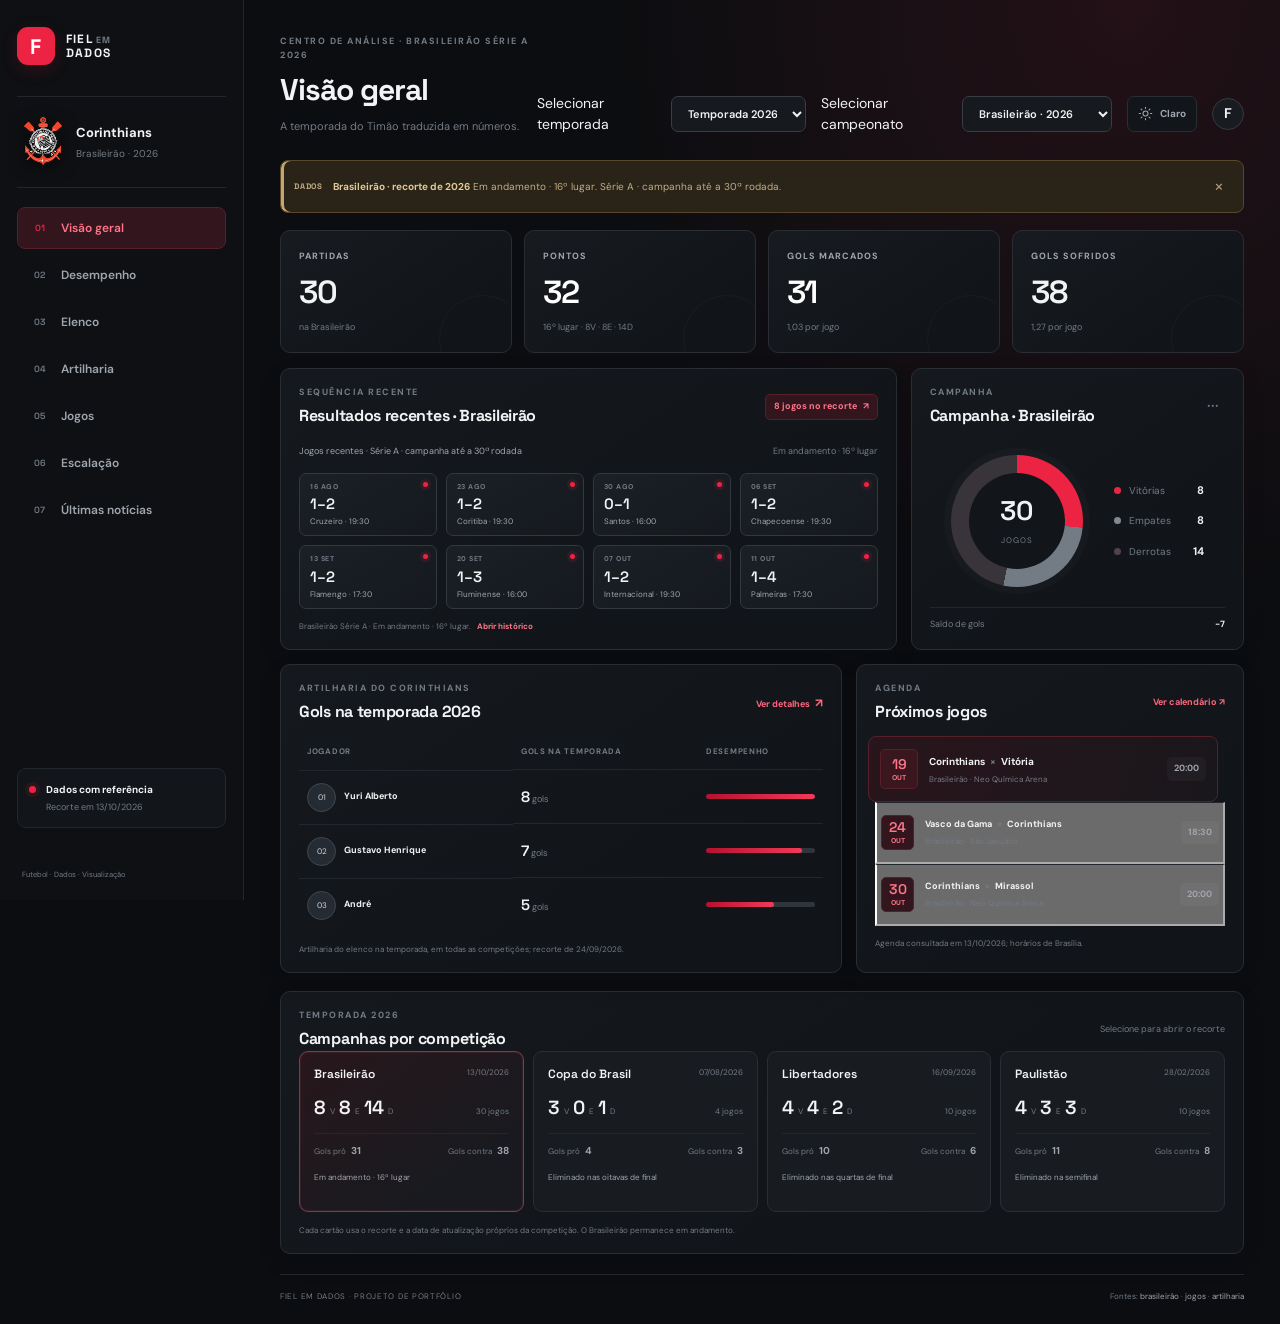
==== commit 41b9cdd4: "Adiciona alternância entre temas claro e escuro" ====
--- a/index.html
+++ b/index.html
@@ -8,6 +8,15 @@
       content="Painel de desempenho do Corinthians — projeto de análise de dados esportivos."
     />
     <meta name="theme-color" content="#0d0f12" />
+    <!-- Eu restauro o tema salvo antes de carregar os estilos para evitar uma troca visual. -->
+    <script>
+      try {
+        const theme = localStorage.getItem("fiel-em-dados-theme");
+        if (theme === "light") document.documentElement.dataset.theme = "light";
+      } catch {
+        /* Eu mantenho o tema escuro padrão se o navegador bloquear o armazenamento local. */
+      }
+    </script>
     <meta property="og:type" content="website" />
     <meta property="og:title" content="Fiel em Dados | Corinthians" />
     <meta
@@ -86,7 +95,21 @@
               <option value="copa-do-brasil">Copa do Brasil</option>
               <option value="libertadores">Libertadores</option>
               <option value="paulistao">Paulistão</option></select
-            ><span class="avatar" title="Fiel em Dados">F</span>
+            ><button
+              class="theme-toggle"
+              type="button"
+              data-theme-toggle
+              aria-label="Ativar tema claro"
+            >
+              <svg class="theme-toggle-icon" viewBox="0 0 24 24" aria-hidden="true">
+                <circle cx="12" cy="12" r="4"></circle>
+                <path
+                  d="M12 2v2m0 16v2M4.93 4.93l1.42 1.42m11.3 11.3 1.42 1.42M2 12h2m16 0h2M4.93 19.07l1.42-1.42m11.3-11.3 1.42-1.42"
+                ></path>
+              </svg>
+              <span data-theme-label>Claro</span>
+            </button>
+            <span class="avatar" title="Fiel em Dados">F</span>
           </div>
         </header>
         <div class="notice">
@@ -293,5 +316,6 @@
     <script src="renderers.js"></script>
     <script src="details.js"></script>
     <script src="script.js"></script>
+    <script src="theme.js"></script>
   </body>
 </html>
--- a/styles.css
+++ b/styles.css
@@ -41,6 +41,25 @@
   -webkit-font-smoothing: antialiased;
 }
 
+:root[data-theme="light"] {
+  color-scheme: light;
+  --bg: #f2f3f5;
+  --surface: #ffffff;
+  --surface-raised: #f7f8fa;
+  --surface-hover: #eceef1;
+  --border: #d9dde3;
+  --border-soft: #e5e8ec;
+  --text: #20242a;
+  --text-secondary: #555e69;
+  --text-muted: #717b87;
+  --red: #d51f3c;
+  --red-soft: #fbe8ec;
+  --green: #16804c;
+  --green-soft: #e6f4ec;
+  --gold: #a57824;
+  --gold-soft: #fbf4e6;
+}
+
 * {
   box-sizing: border-box;
 }
@@ -251,6 +270,39 @@
 .top-actions > .period:not(.competition-select) {
   min-width: 135px;
   cursor: pointer;
+}
+.theme-toggle {
+  display: inline-flex;
+  min-height: 36px;
+  align-items: center;
+  justify-content: center;
+  gap: 7px;
+  padding: 7px 10px;
+  border: 1px solid var(--border);
+  border-radius: 7px;
+  background: var(--surface);
+  color: var(--text-secondary);
+  font-size: 10px;
+  font-weight: 700;
+  cursor: pointer;
+  transition: background 0.18s ease, color 0.18s ease, border-color 0.18s ease;
+}
+.theme-toggle:hover {
+  border-color: var(--red);
+  color: var(--text);
+}
+.theme-toggle:focus-visible {
+  outline: 2px solid var(--red);
+  outline-offset: 2px;
+}
+.theme-toggle-icon {
+  width: 15px;
+  height: 15px;
+  fill: none;
+  stroke: currentColor;
+  stroke-linecap: round;
+  stroke-linejoin: round;
+  stroke-width: 1.7;
 }
 .period {
   padding: 9px 12px;
@@ -1754,6 +1806,17 @@
     grid-template-columns: 1fr;
   }
 }
+@media (max-width: 900px) {
+  .topbar {
+    flex-wrap: wrap;
+    gap: 12px;
+  }
+  .top-actions {
+    flex-wrap: wrap;
+    gap: 8px;
+    margin-left: auto;
+  }
+}
 .avatar {
   display: grid;
   flex: 0 0 auto;
@@ -1863,6 +1926,97 @@
   font-size: 8px;
   line-height: 1.5;
 }
+
+/* Eu adapto os componentes que tinham fundos fixos ao tema claro. */
+:root[data-theme="light"] body {
+  background: radial-gradient(ellipse at 88% 0%, #fbe9ec 0, transparent 34rem), var(--bg);
+}
+:root[data-theme="light"] .sidebar {
+  background: #fafbfc;
+  border-color: var(--border);
+}
+:root[data-theme="light"] .sidebar nav a.active {
+  border-color: #efc2ca;
+  color: #b71934;
+}
+:root[data-theme="light"] .notice {
+  border-color: #e8d7b0;
+  color: #69572d;
+}
+:root[data-theme="light"] .notice strong {
+  color: #624914;
+}
+:root[data-theme="light"] .notice button {
+  color: #775e25;
+}
+:root[data-theme="light"] .period,
+:root[data-theme="light"] .competition-select option {
+  border-color: var(--border);
+  background: var(--surface);
+  color: var(--text);
+}
+:root[data-theme="light"] .metric {
+  background: linear-gradient(145deg, #fff, #f7f8fa 80%);
+}
+:root[data-theme="light"] .panel,
+:root[data-theme="light"] .section-card {
+  background: linear-gradient(145deg, #fff, #f8f9fb 75%);
+}
+:root[data-theme="light"] .metric:nth-child(2) .metric-value,
+:root[data-theme="light"] .metric:nth-child(3) .metric-value {
+  color: var(--text);
+}
+:root[data-theme="light"] .recent-match,
+:root[data-theme="light"] .detail-result {
+  border-color: var(--border);
+  background: var(--surface);
+  color: var(--text);
+}
+:root[data-theme="light"] .recent-match:hover {
+  border-color: #e2aab4;
+  background: #fff5f6;
+}
+:root[data-theme="light"] .player-avatar {
+  border-color: var(--border);
+  background: #eceff3;
+  color: var(--text-secondary);
+}
+:root[data-theme="light"] .fixture.featured {
+  border-color: #efc2ca;
+  background: linear-gradient(110deg, #fff1f3, #fff 82%);
+}
+:root[data-theme="light"] .fixture.featured .date {
+  background: #f8dce2;
+  color: #a91832;
+}
+:root[data-theme="light"] .fixture-time {
+  background: #eceff3;
+}
+:root[data-theme="light"] .detail-dialog {
+  border-color: var(--border);
+  background: #fff;
+}
+:root[data-theme="light"] .dialog-head {
+  background: radial-gradient(ellipse at 8% 0%, #fbe9ec, transparent 68%);
+}
+:root[data-theme="light"] .dialog-foot kbd {
+  border-color: var(--border);
+}
+:root[data-theme="light"] .detail-callout {
+  border-color: #b9dec8;
+  background: #edf8f1;
+}
+:root[data-theme="light"] .detail-callout.danger {
+  border-color: #efc2ca;
+  background: #fff0f2;
+}
+:root[data-theme="light"] .detail-feature {
+  border-color: #efc2ca;
+  background: linear-gradient(105deg, #fff0f2, #fff 90%);
+}
+:root[data-theme="light"] .detail-feature strong {
+  color: var(--text);
+}
 @media (max-width: 900px) {
   .comparison-grid {
     grid-template-columns: repeat(2, minmax(0, 1fr));
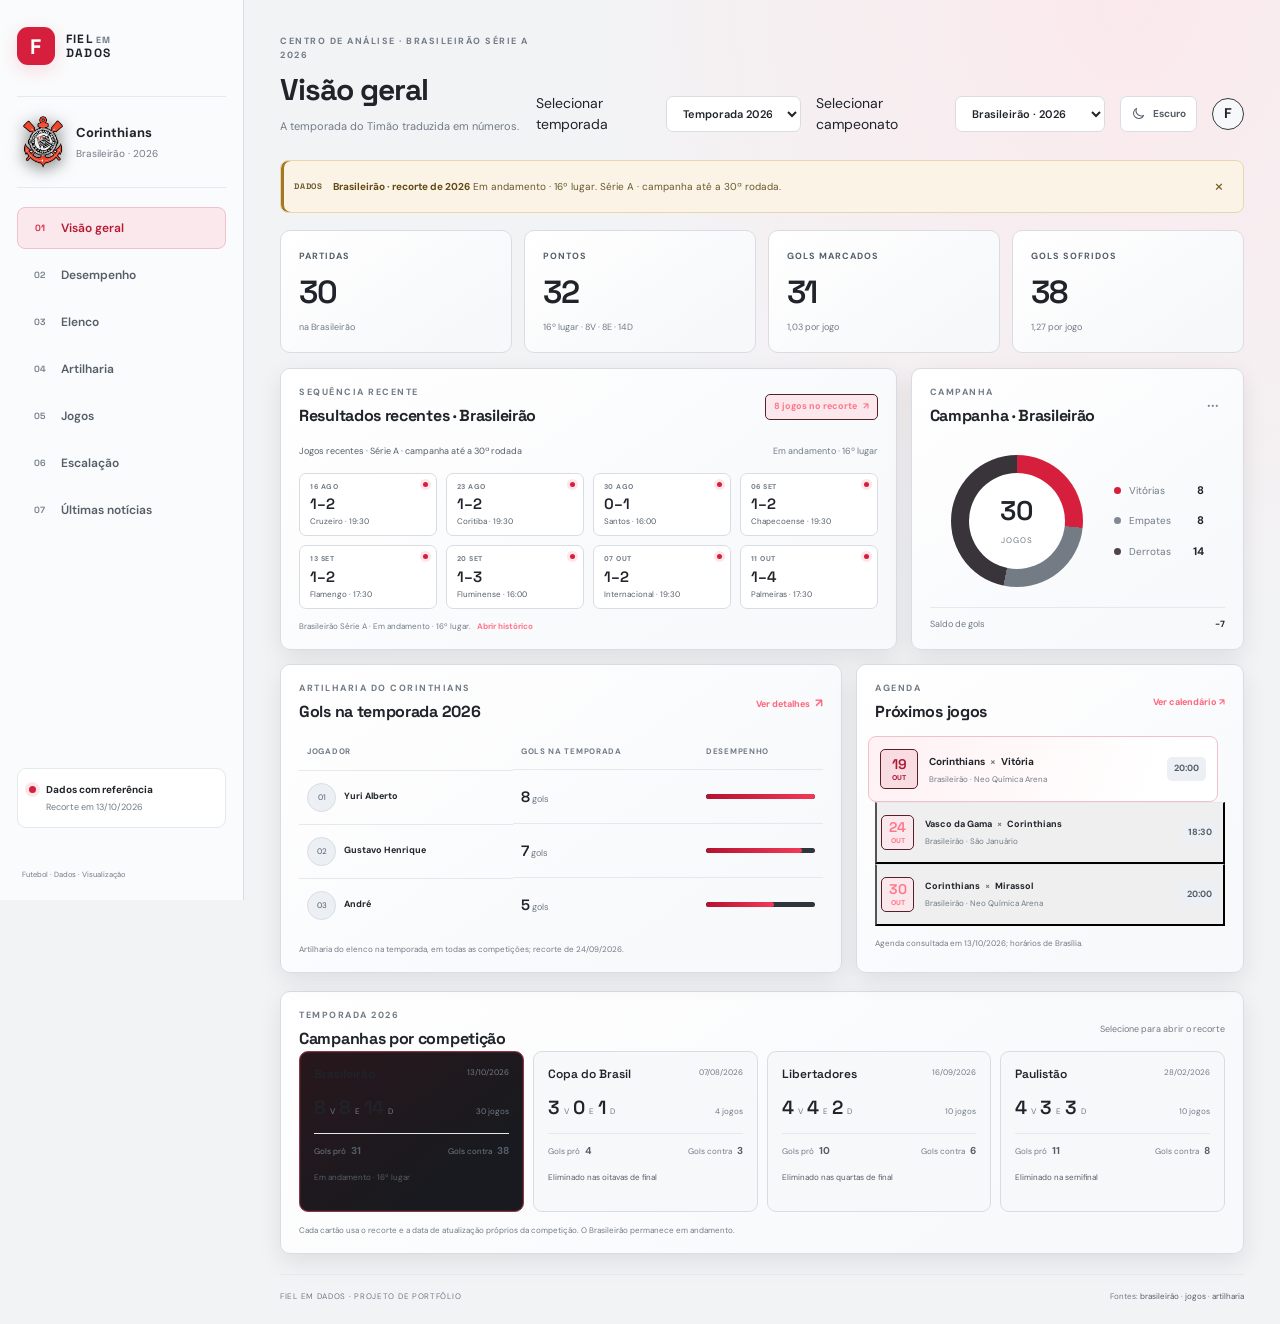
==== commit d2d5e885: "Respeita tema preferido pelo sistema na primeira visita" ====
--- a/index.html
+++ b/index.html
@@ -10,11 +10,15 @@
     <meta name="theme-color" content="#0d0f12" />
     <!-- Eu restauro o tema salvo antes de carregar os estilos para evitar uma troca visual. -->
     <script>
+      let savedTheme = null;
       try {
-        const theme = localStorage.getItem("fiel-em-dados-theme");
-        if (theme === "light") document.documentElement.dataset.theme = "light";
+        savedTheme = localStorage.getItem("fiel-em-dados-theme");
       } catch {
-        /* Eu mantenho o tema escuro padrão se o navegador bloquear o armazenamento local. */
+        // Eu uso a preferência do sistema se o navegador bloquear o armazenamento local.
+      }
+      const systemPrefersLight = window.matchMedia?.("(prefers-color-scheme: light)").matches;
+      if (savedTheme === "light" || (savedTheme === null && systemPrefersLight)) {
+        document.documentElement.dataset.theme = "light";
       }
     </script>
     <meta property="og:type" content="website" />
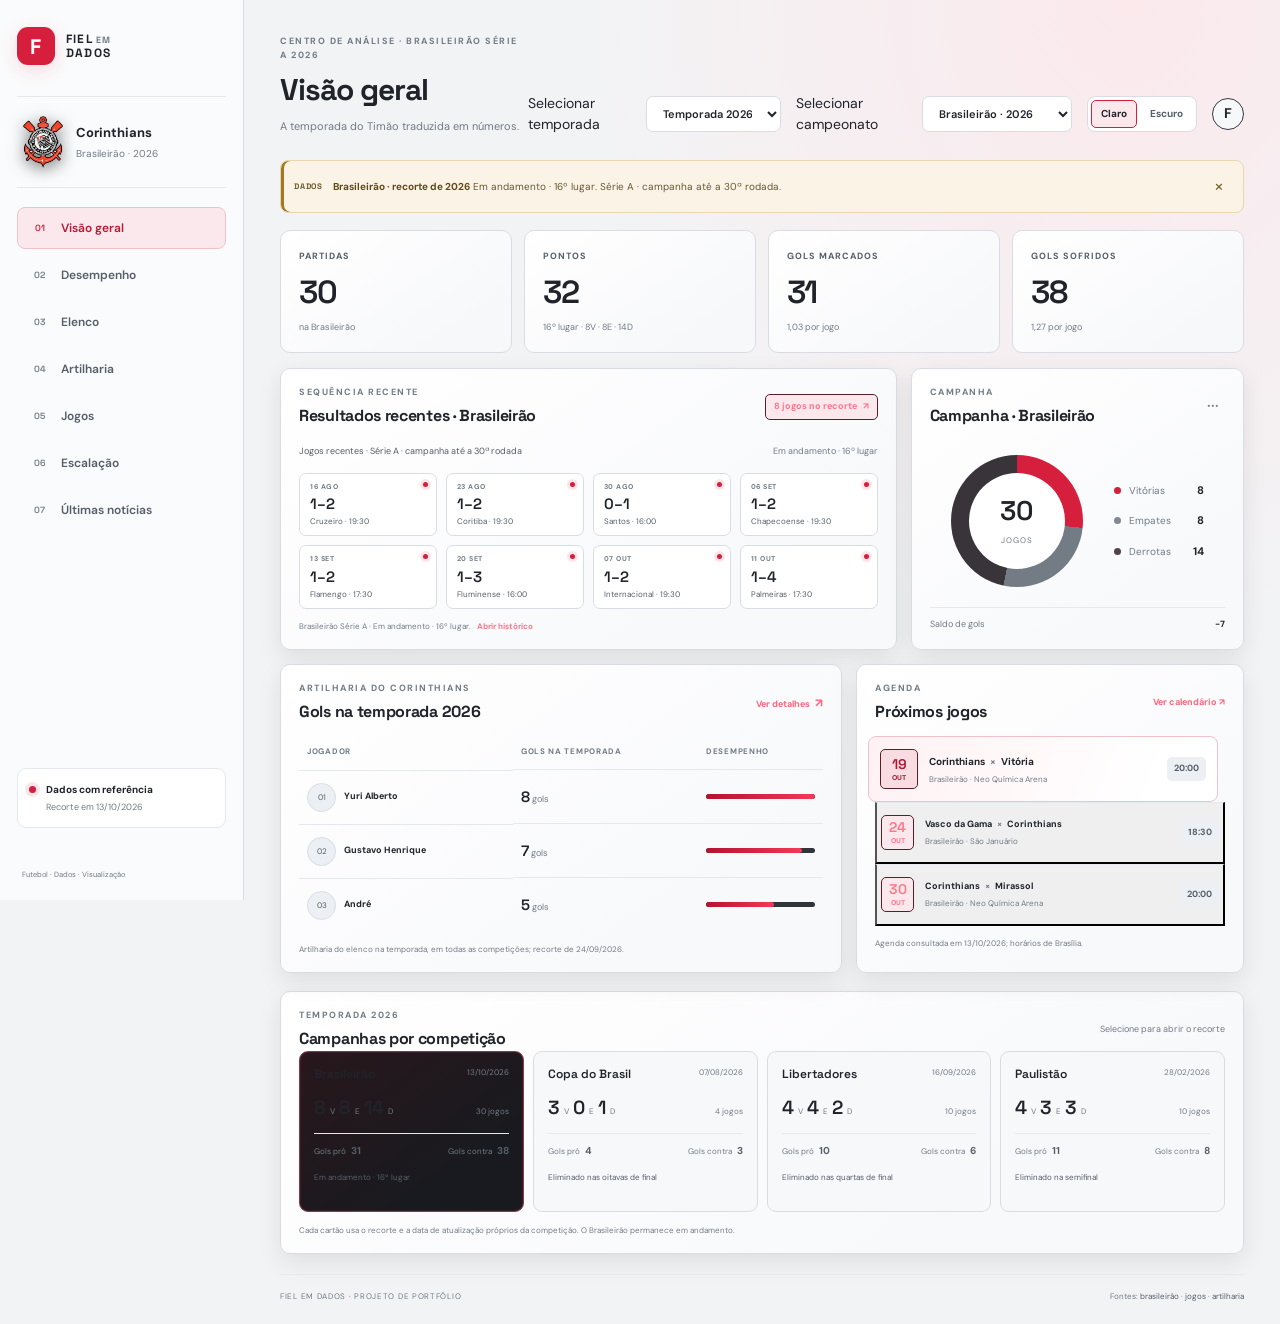
==== commit b18d0b6b: "Deixa claro e escuro como opções diretas" ====
--- a/index.html
+++ b/index.html
@@ -99,20 +99,14 @@
               <option value="copa-do-brasil">Copa do Brasil</option>
               <option value="libertadores">Libertadores</option>
               <option value="paulistao">Paulistão</option></select
-            ><button
-              class="theme-toggle"
-              type="button"
-              data-theme-toggle
-              aria-label="Ativar tema claro"
-            >
-              <svg class="theme-toggle-icon" viewBox="0 0 24 24" aria-hidden="true">
-                <circle cx="12" cy="12" r="4"></circle>
-                <path
-                  d="M12 2v2m0 16v2M4.93 4.93l1.42 1.42m11.3 11.3 1.42 1.42M2 12h2m16 0h2M4.93 19.07l1.42-1.42m11.3-11.3 1.42-1.42"
-                ></path>
-              </svg>
-              <span data-theme-label>Claro</span>
-            </button>
+            ><div class="theme-picker" role="group" aria-label="Escolher tema">
+              <button class="theme-option" type="button" data-theme-option="light" aria-pressed="false">
+                Claro
+              </button>
+              <button class="theme-option" type="button" data-theme-option="dark" aria-pressed="false">
+                Escuro
+              </button>
+            </div>
             <span class="avatar" title="Fiel em Dados">F</span>
           </div>
         </header>
--- a/styles.css
+++ b/styles.css
@@ -271,38 +271,41 @@
   min-width: 135px;
   cursor: pointer;
 }
-.theme-toggle {
+.theme-picker {
   display: inline-flex;
   min-height: 36px;
   align-items: center;
   justify-content: center;
-  gap: 7px;
-  padding: 7px 10px;
+  gap: 3px;
+  padding: 3px;
   border: 1px solid var(--border);
-  border-radius: 7px;
+  border-radius: 8px;
   background: var(--surface);
+}
+.theme-option {
+  min-height: 28px;
+  padding: 5px 9px;
+  border: 1px solid transparent;
+  border-radius: 5px;
+  background: transparent;
   color: var(--text-secondary);
   font-size: 10px;
   font-weight: 700;
   cursor: pointer;
   transition: background 0.18s ease, color 0.18s ease, border-color 0.18s ease;
 }
-.theme-toggle:hover {
+.theme-option:hover {
   border-color: var(--red);
   color: var(--text);
 }
-.theme-toggle:focus-visible {
+.theme-option[aria-pressed="true"] {
+  border-color: var(--red);
+  background: var(--red-soft);
+  color: var(--text);
+}
+.theme-option:focus-visible {
   outline: 2px solid var(--red);
   outline-offset: 2px;
-}
-.theme-toggle-icon {
-  width: 15px;
-  height: 15px;
-  fill: none;
-  stroke: currentColor;
-  stroke-linecap: round;
-  stroke-linejoin: round;
-  stroke-width: 1.7;
 }
 .period {
   padding: 9px 12px;
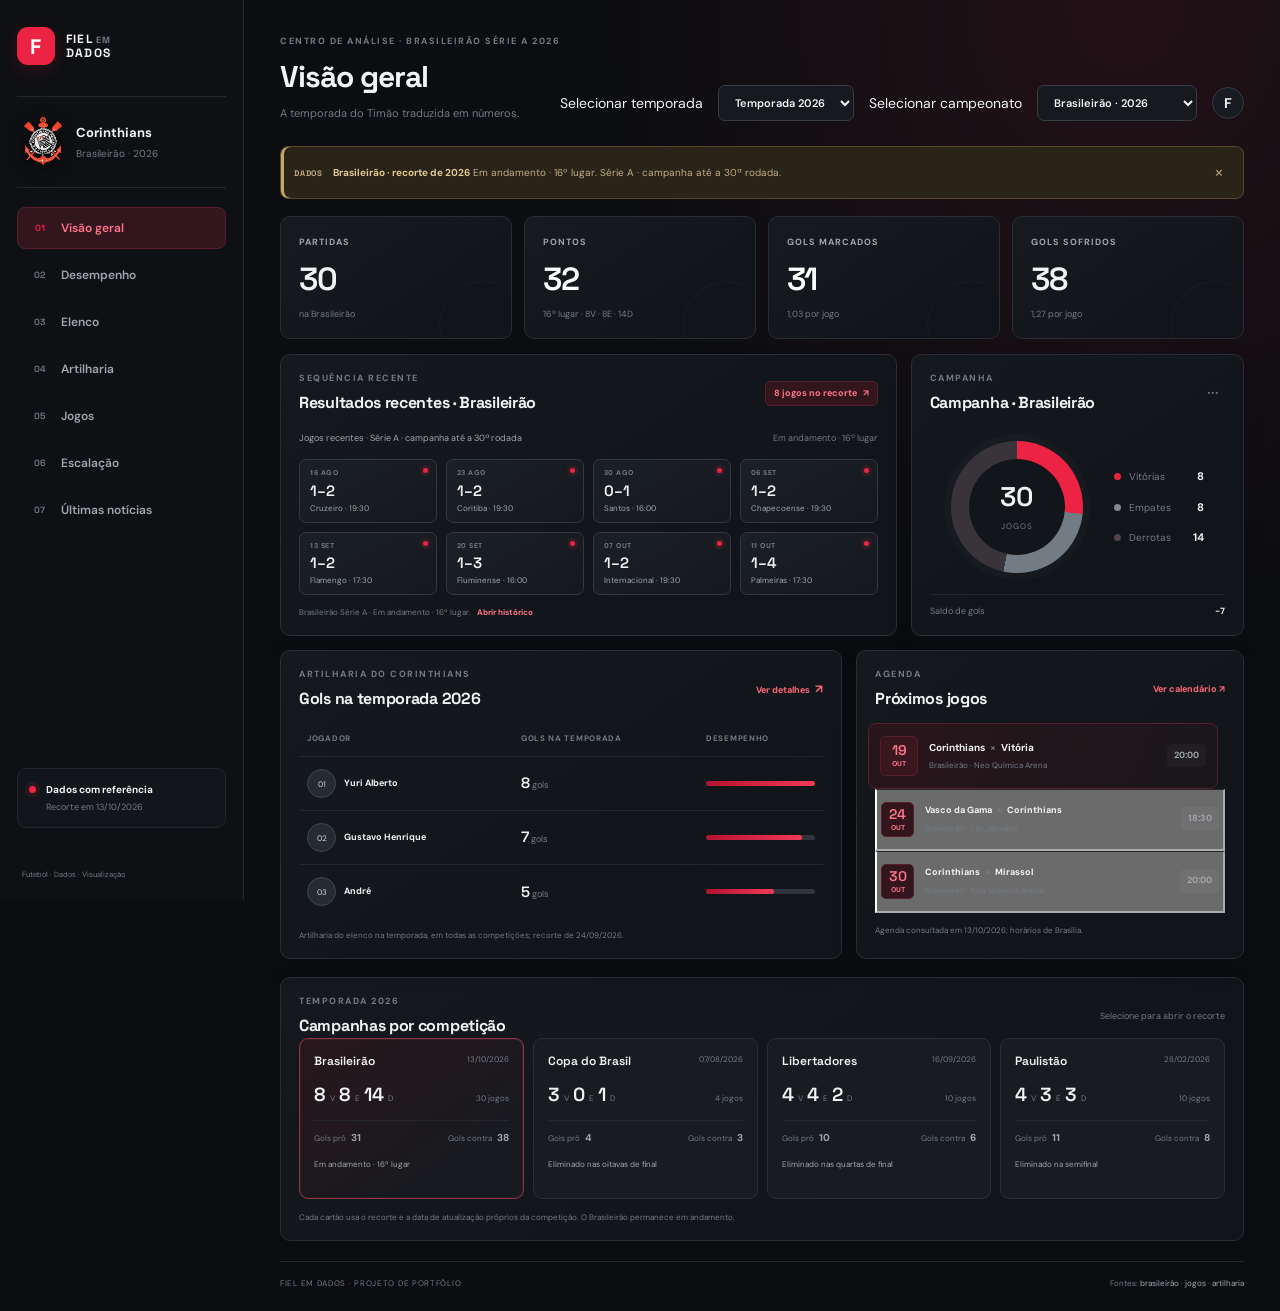
==== commit 534df3ca: "Remove opções de tema claro e escuro" ====
--- a/index.html
+++ b/index.html
@@ -8,19 +8,6 @@
       content="Painel de desempenho do Corinthians — projeto de análise de dados esportivos."
     />
     <meta name="theme-color" content="#0d0f12" />
-    <!-- Eu restauro o tema salvo antes de carregar os estilos para evitar uma troca visual. -->
-    <script>
-      let savedTheme = null;
-      try {
-        savedTheme = localStorage.getItem("fiel-em-dados-theme");
-      } catch {
-        // Eu uso a preferência do sistema se o navegador bloquear o armazenamento local.
-      }
-      const systemPrefersLight = window.matchMedia?.("(prefers-color-scheme: light)").matches;
-      if (savedTheme === "light" || (savedTheme === null && systemPrefersLight)) {
-        document.documentElement.dataset.theme = "light";
-      }
-    </script>
     <meta property="og:type" content="website" />
     <meta property="og:title" content="Fiel em Dados | Corinthians" />
     <meta
@@ -99,15 +86,7 @@
               <option value="copa-do-brasil">Copa do Brasil</option>
               <option value="libertadores">Libertadores</option>
               <option value="paulistao">Paulistão</option></select
-            ><div class="theme-picker" role="group" aria-label="Escolher tema">
-              <button class="theme-option" type="button" data-theme-option="light" aria-pressed="false">
-                Claro
-              </button>
-              <button class="theme-option" type="button" data-theme-option="dark" aria-pressed="false">
-                Escuro
-              </button>
-            </div>
-            <span class="avatar" title="Fiel em Dados">F</span>
+            ><span class="avatar" title="Fiel em Dados">F</span>
           </div>
         </header>
         <div class="notice">
@@ -314,6 +293,5 @@
     <script src="renderers.js"></script>
     <script src="details.js"></script>
     <script src="script.js"></script>
-    <script src="theme.js"></script>
   </body>
 </html>
--- a/styles.css
+++ b/styles.css
@@ -41,25 +41,6 @@
   -webkit-font-smoothing: antialiased;
 }
 
-:root[data-theme="light"] {
-  color-scheme: light;
-  --bg: #f2f3f5;
-  --surface: #ffffff;
-  --surface-raised: #f7f8fa;
-  --surface-hover: #eceef1;
-  --border: #d9dde3;
-  --border-soft: #e5e8ec;
-  --text: #20242a;
-  --text-secondary: #555e69;
-  --text-muted: #717b87;
-  --red: #d51f3c;
-  --red-soft: #fbe8ec;
-  --green: #16804c;
-  --green-soft: #e6f4ec;
-  --gold: #a57824;
-  --gold-soft: #fbf4e6;
-}
-
 * {
   box-sizing: border-box;
 }
@@ -270,42 +251,6 @@
 .top-actions > .period:not(.competition-select) {
   min-width: 135px;
   cursor: pointer;
-}
-.theme-picker {
-  display: inline-flex;
-  min-height: 36px;
-  align-items: center;
-  justify-content: center;
-  gap: 3px;
-  padding: 3px;
-  border: 1px solid var(--border);
-  border-radius: 8px;
-  background: var(--surface);
-}
-.theme-option {
-  min-height: 28px;
-  padding: 5px 9px;
-  border: 1px solid transparent;
-  border-radius: 5px;
-  background: transparent;
-  color: var(--text-secondary);
-  font-size: 10px;
-  font-weight: 700;
-  cursor: pointer;
-  transition: background 0.18s ease, color 0.18s ease, border-color 0.18s ease;
-}
-.theme-option:hover {
-  border-color: var(--red);
-  color: var(--text);
-}
-.theme-option[aria-pressed="true"] {
-  border-color: var(--red);
-  background: var(--red-soft);
-  color: var(--text);
-}
-.theme-option:focus-visible {
-  outline: 2px solid var(--red);
-  outline-offset: 2px;
 }
 .period {
   padding: 9px 12px;
@@ -1809,17 +1754,6 @@
     grid-template-columns: 1fr;
   }
 }
-@media (max-width: 900px) {
-  .topbar {
-    flex-wrap: wrap;
-    gap: 12px;
-  }
-  .top-actions {
-    flex-wrap: wrap;
-    gap: 8px;
-    margin-left: auto;
-  }
-}
 .avatar {
   display: grid;
   flex: 0 0 auto;
@@ -1929,97 +1863,6 @@
   font-size: 8px;
   line-height: 1.5;
 }
-
-/* Eu adapto os componentes que tinham fundos fixos ao tema claro. */
-:root[data-theme="light"] body {
-  background: radial-gradient(ellipse at 88% 0%, #fbe9ec 0, transparent 34rem), var(--bg);
-}
-:root[data-theme="light"] .sidebar {
-  background: #fafbfc;
-  border-color: var(--border);
-}
-:root[data-theme="light"] .sidebar nav a.active {
-  border-color: #efc2ca;
-  color: #b71934;
-}
-:root[data-theme="light"] .notice {
-  border-color: #e8d7b0;
-  color: #69572d;
-}
-:root[data-theme="light"] .notice strong {
-  color: #624914;
-}
-:root[data-theme="light"] .notice button {
-  color: #775e25;
-}
-:root[data-theme="light"] .period,
-:root[data-theme="light"] .competition-select option {
-  border-color: var(--border);
-  background: var(--surface);
-  color: var(--text);
-}
-:root[data-theme="light"] .metric {
-  background: linear-gradient(145deg, #fff, #f7f8fa 80%);
-}
-:root[data-theme="light"] .panel,
-:root[data-theme="light"] .section-card {
-  background: linear-gradient(145deg, #fff, #f8f9fb 75%);
-}
-:root[data-theme="light"] .metric:nth-child(2) .metric-value,
-:root[data-theme="light"] .metric:nth-child(3) .metric-value {
-  color: var(--text);
-}
-:root[data-theme="light"] .recent-match,
-:root[data-theme="light"] .detail-result {
-  border-color: var(--border);
-  background: var(--surface);
-  color: var(--text);
-}
-:root[data-theme="light"] .recent-match:hover {
-  border-color: #e2aab4;
-  background: #fff5f6;
-}
-:root[data-theme="light"] .player-avatar {
-  border-color: var(--border);
-  background: #eceff3;
-  color: var(--text-secondary);
-}
-:root[data-theme="light"] .fixture.featured {
-  border-color: #efc2ca;
-  background: linear-gradient(110deg, #fff1f3, #fff 82%);
-}
-:root[data-theme="light"] .fixture.featured .date {
-  background: #f8dce2;
-  color: #a91832;
-}
-:root[data-theme="light"] .fixture-time {
-  background: #eceff3;
-}
-:root[data-theme="light"] .detail-dialog {
-  border-color: var(--border);
-  background: #fff;
-}
-:root[data-theme="light"] .dialog-head {
-  background: radial-gradient(ellipse at 8% 0%, #fbe9ec, transparent 68%);
-}
-:root[data-theme="light"] .dialog-foot kbd {
-  border-color: var(--border);
-}
-:root[data-theme="light"] .detail-callout {
-  border-color: #b9dec8;
-  background: #edf8f1;
-}
-:root[data-theme="light"] .detail-callout.danger {
-  border-color: #efc2ca;
-  background: #fff0f2;
-}
-:root[data-theme="light"] .detail-feature {
-  border-color: #efc2ca;
-  background: linear-gradient(105deg, #fff0f2, #fff 90%);
-}
-:root[data-theme="light"] .detail-feature strong {
-  color: var(--text);
-}
 @media (max-width: 900px) {
   .comparison-grid {
     grid-template-columns: repeat(2, minmax(0, 1fr));
